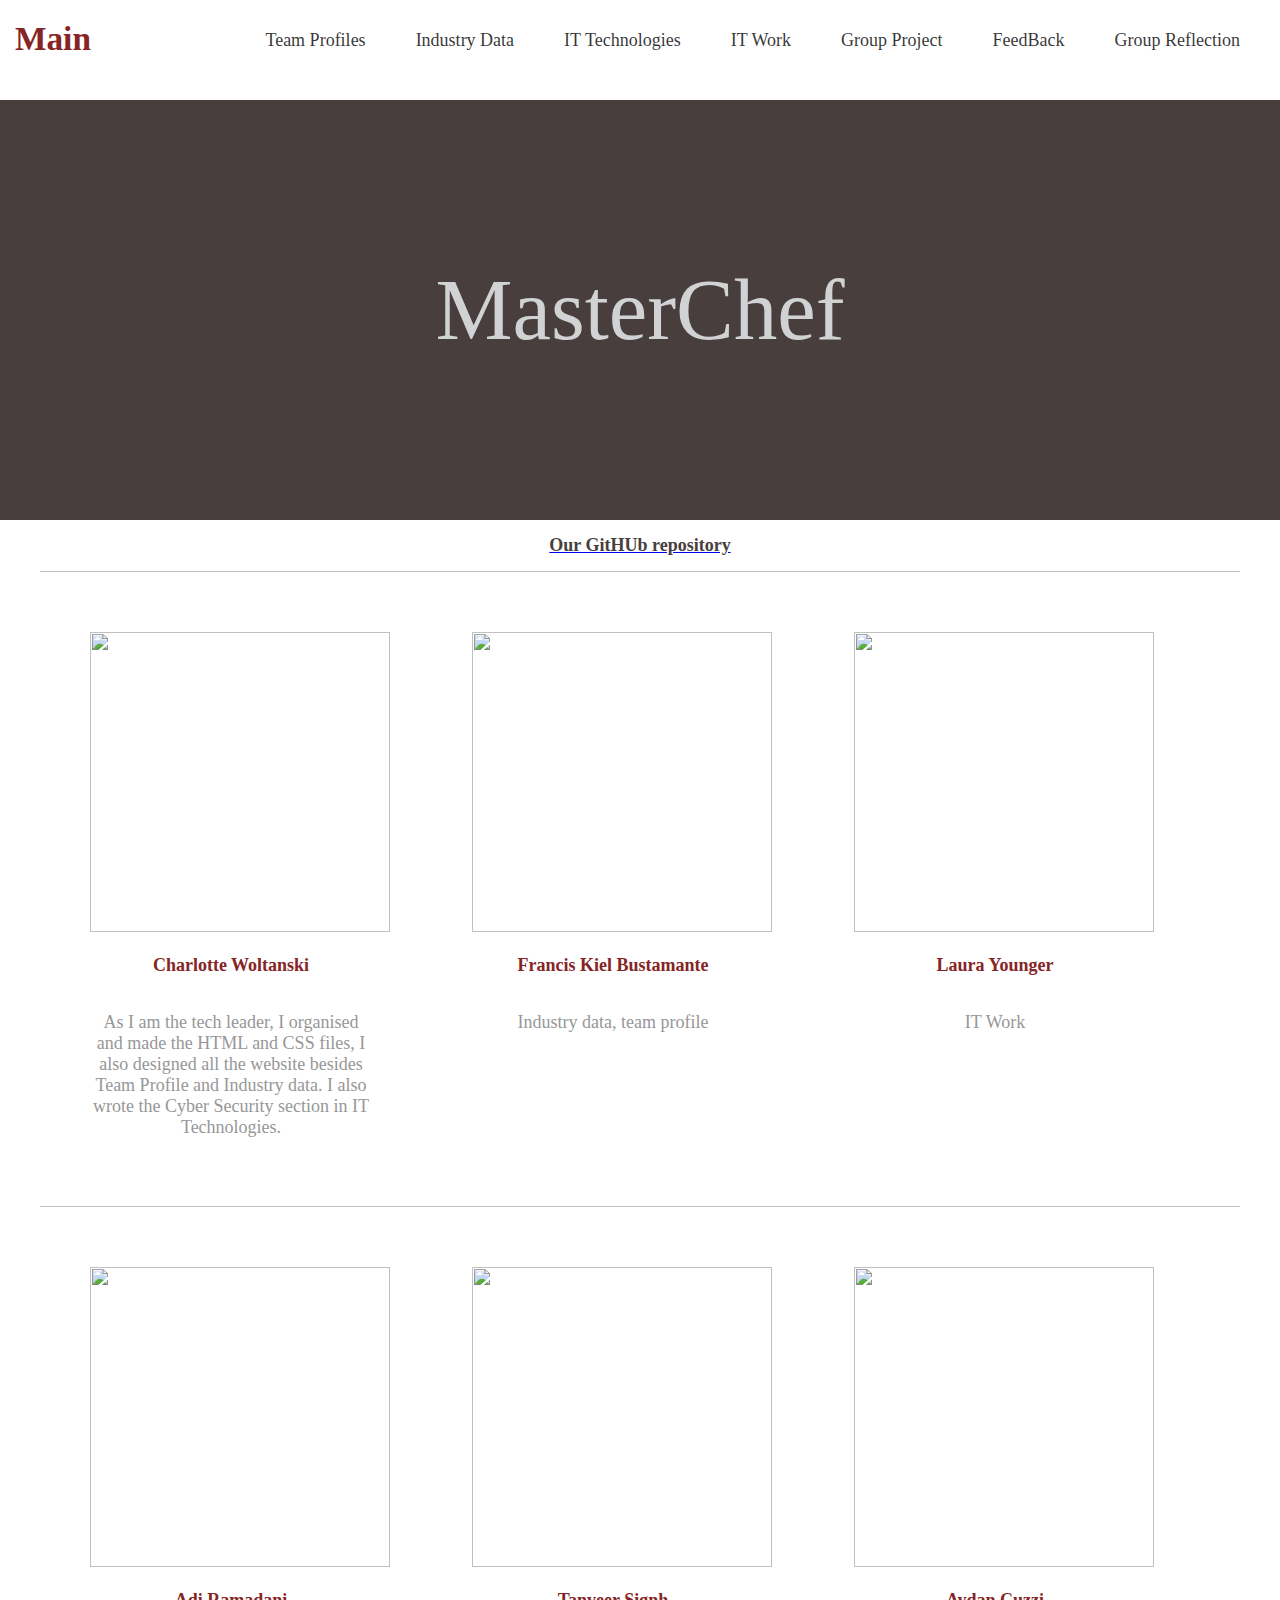
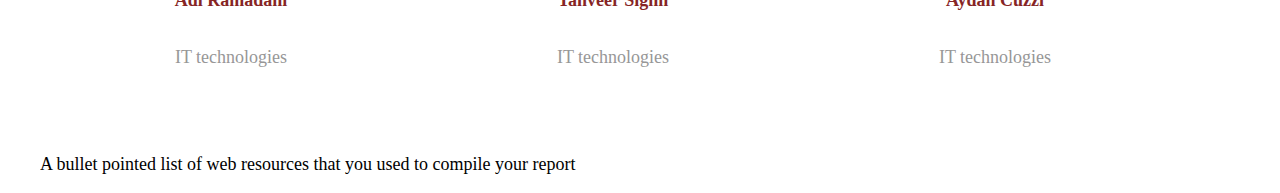
==== index.html @ b818790a "Add files via upload" ====
<!DOCTYPE html>
<html>
<head>
<title>The IT World</title>
<meta name="viewport" content="width=device-width, initial-scale=1">
<link rel="stylesheet" type="text/css" href="index.css">
</head>
<body>
    <div id="header" class="container">
        <div id="groupname">
            <h1><a href="index.html">Main</a></h1>
        </div>
        <div id="menu">
            <ul>
                <li><a href="team profiles.html" >Team Profiles</a></li>
                <li><a href="industry data.html" >Industry Data</a></li>
                <li><a href="it technologies.html" >IT Technologies</a></li>
                <li><a href="it work.html">IT Work</a></li>
                <li><a href="group project.html">Group Project</a></li>
                <li><a href="feedback.html" >FeedBack</a></li>
                <li><a href="group reflection.html"> Group Reflection</a></li>
            </ul>
        </div>
    </div>
   <div class= "banner"> MasterChef  </div>
   <div>
       
       <a id='text' href="https://github.com/CharlotteWoltanski/The_IT_World"> <h2> Our GitHUb repository</h2></a>
      
       <div id="placement" class="container">
        
        <div class="column1">
			<div class="text"> <a href="#"><img src="images/Charlotte.jpg" alt="" class="image image-size"></a>
                <h3>Charlotte Woltanski</h3>
				<p>As I am the tech leader, I organised and made the HTML and CSS files, I also designed all the website besides Team Profile and Industry data. I also wrote the Cyber Security section in IT Technologies.</p> </div>	</div>
            
		<div class="column2">
			<div class="text"> <a href="#"><img src="images/Kiel.jpg" alt=""class="image image-size" ></a>
				<h3>Francis Kiel Bustamante</h3>
				<p>Industry data, team profile</p>
           </div> </div>
        
        <div class="column3">
			<div class="text"> <a href="#"><img src="images/Laura.jpg" alt=""class="image image-size" ></a>
				<h3>Laura Younger</h3>
				<p>IT Work</p>
                </div>  </div>
            </div>
            <div id="placement" class="container">
        <div class="column1">
			<div class="text"> <a href="#"><img src="images/Adi.png" alt="" class="image image-size"></a>
                <h3>Adi Ramadani</h3>
				<p> IT technologies </p>
            </div></div>
            
		<div class="column2">
			<div class="text"> <a href="#"><img src="images/Tanveer.png" alt=""class="image image-size" ></a>
				<h3>Tanveer Signh</h3>
				<p>IT technologies </p>
           </div></div>
        
        <div class="column3">
			<div class="text"> <a href="#"><img src="images/Aydan.JPG" alt=""class="image image-size" ></a>
				<h3>Aydan Cuzzi</h3>
				<p>IT technologies</p>
                </div>  </div>
      </div>

     
      <div class="container">
    

      
       <p> A bullet pointed list of web resources that you used to compile your report</p>
    </div>
</body>
</html>
---- index.css ----
body{
    margin: 0px;
    padding: 0px;
    background-color: #FFF;
    font-family: "Century Gothic", ;
    font-size: 13.5pt;
    color: #000000;
}
h1{
    margin: 0px;
    padding: 0px;
    font-family: "Century Gothic", ;
    font-size: 25pt;
    color: #862525;
    position: relative;
        text-align: center;	
        padding-bottom: 10px;
}

.sidenav {
    height: 400px;
    width: 400px; 
    top: 0;
    left: 0;
    background-color: #473e3d;;
    overflow-x: hidden;
    padding-top: 20px;
  }
#text  {

}
#text p {
    padding: 5px 55px;
    font-family: "Century Gothic", ;
    font-size: 14pt;
    

}
#text h3{
    margin: 2px;
    padding: 0px;
    font-family: "Century Gothic", ;
    font-size: 25pt;
    color: #473e3d;
    position: relative;
    padding-top: 30px;
    border-top: 1px solid #C2C0C0 ;
}
#text h4{
    color: #919191;
    font-family: "Century Gothic", ;
    margin: 5px;
    padding: 0px;
}
#text h2{
    text-decoration:none;
    text-align: center;
    font-family: "Century Gothic", ;
    font-size: 18px;
    color: #473e3d;
}
.border{
      overflow: hidden;
      padding-top: 30px;
      border-top: 1px solid #C2C0C0 ;
      padding-bottom: 50px;
      border-bottom: 1px solid #C2C0C0 ;
}



.container{
    overflow: hidden;
    margin: 0em auto;
    width: 1200px;
}


#header{
    
    position: relative;
    padding: 50px 25px;
}


#groupname{
    position: absolute;
    top: 20px;
    left: 0;
    
}

#groupname a{
    text-decoration: none;
    color: #862525;
}

.banner {
    background-color: #473e3d;
    background-position: top left;
    font-family: "Century Gothic", ;
    font-size: 65pt;
    color: #d1d2d4;
		padding: 160px;
		position: relative;
        text-align: center;	
}


/* For the navigation bar, i used https://templated.co/saleable, 
to get the bar to sit on the top right hand side. I have changed the code to suit our wesbite.
I also liked the postioning of the title so i kept that */
ul {
    padding: 0;
    list-style: none;
    margin-top: 0;
    
}

#menu{
    position: absolute;
    top: 30px;
    right: 0;
}

#menu ul{
    display: inline-block;
}

#menu li{
    display: block;
    float: left;
    text-align: center;
    
}

#menu li a, #menu li span{
    padding: 10px 25px;
    text-decoration: none;
    font-weight: 400;
    color: rgba(0,0,0,.8);
}

#menu li:hover a, #menu li.active a, #menu li.active span
{
}
image {
    display: inline-block;
    border: 1px solid #C2C0C0 ;
}
.image-size
	{
		display: block;
        width: 300px;
        height: 300px;
		margin: 0 0 5px 0;
	}
#menu a:hover{
    text-decoration: underline;
}
/* Till here */ 

/* I refernced https://all-free-download.com/free-website-templates/download/amaryllis_2554.html 
for the four coloums, i used it find out how to add a fourth column. */
#placement
{
    overflow: hidden;
    padding-top: 10px;
    border-top: 1px solid #C2C0C0 ;
    padding-bottom: 0px;
    
}

#placement .text
{
    text-align: center;
    color: #979797;
}

#placement h3
{
    display: inline-block;
    font-size: 18px;
    color: #862525
}



.column1, .column2, .column3
{
    float: left;
    margin: 50px;
    width: 282px;
}
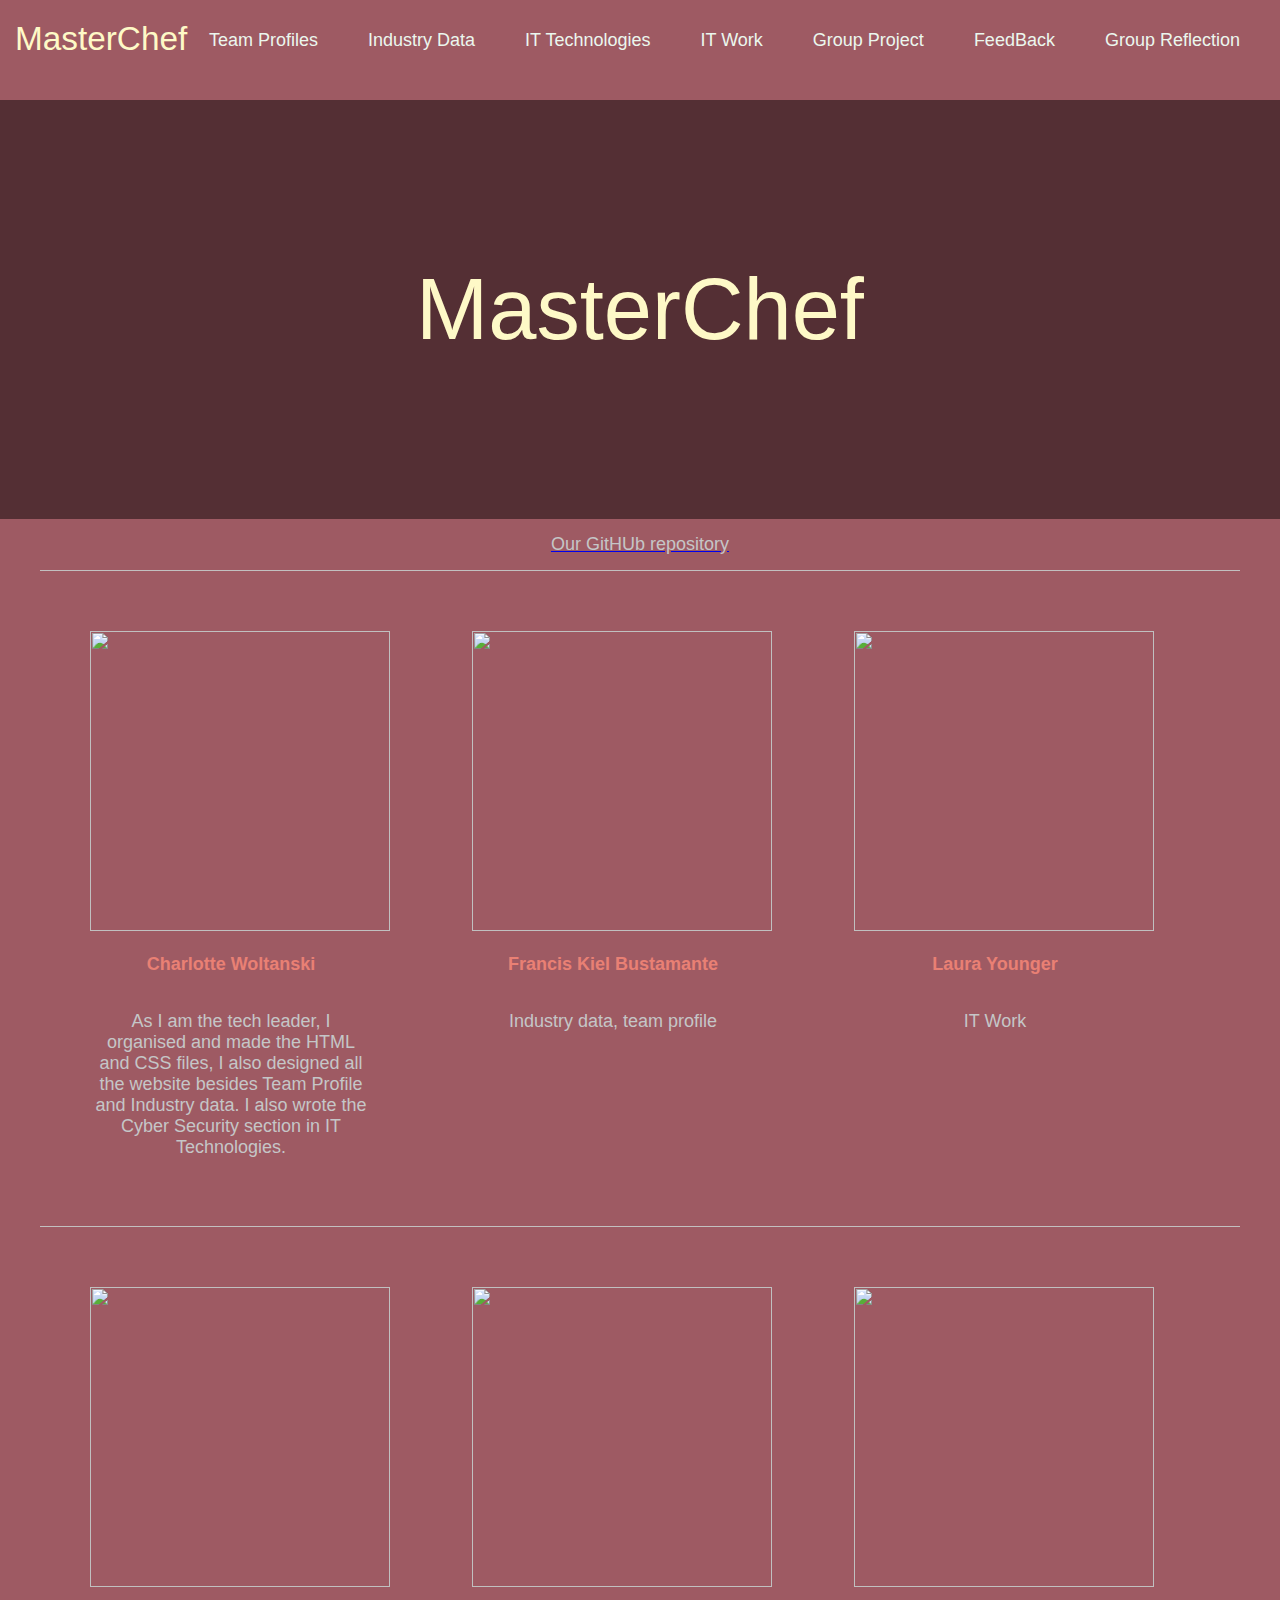
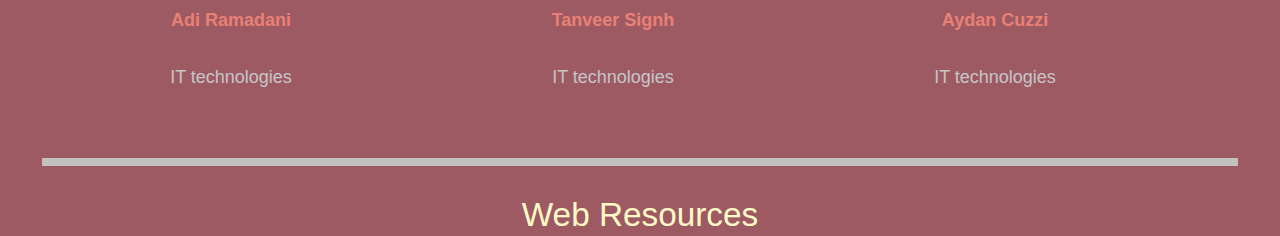
==== commit 3a4aeb30: "Add files via upload" ====
--- a/index.html
+++ b/index.html
@@ -8,7 +8,7 @@
 <body>
     <div id="header" class="container">
         <div id="groupname">
-            <h1><a href="index.html">Main</a></h1>
+            <h1><a href="index.html">MasterChef</a></h1>
         </div>
         <div id="menu">
             <ul>
@@ -54,7 +54,7 @@
             </div></div>
             
 		<div class="column2">
-			<div class="text"> <a href="#"><img src="images/Tanveer.png" alt=""class="image image-size" ></a>
+			<div class="text"> <a href="#"><img src="images/Tanveer.jpg" alt=""class="image image-size" ></a>
 				<h3>Tanveer Signh</h3>
 				<p>IT technologies </p>
            </div></div>
@@ -67,11 +67,11 @@
       </div>
 
      
-      <div class="container">
+      <div class="container" id="text">
     
 
+      <h5>Web Resources</h5>
       
-       <p> A bullet pointed list of web resources that you used to compile your report</p>
     </div>
 </body>
 </html>
--- a/index.css
+++ b/index.css
@@ -2,37 +2,29 @@
 body{
     margin: 0px;
     padding: 0px;
-    background-color: #FFF;
-    font-family: "Century Gothic", ;
+    background-color: #9E5A63;
+    font: 2em "Century Gothic", sans-serif;
     font-size: 13.5pt;
-    color: #000000;
+    color: #d1d7e0;
 }
 h1{
     margin: 0px;
     padding: 0px;
-    font-family: "Century Gothic", ;
+    font: 2em "Century Gothic", sans-serif;
     font-size: 25pt;
-    color: #862525;
+    color: #E98074;
     position: relative;
         text-align: center;	
         padding-bottom: 10px;
 }
 
-.sidenav {
-    height: 400px;
-    width: 400px; 
-    top: 0;
-    left: 0;
-    background-color: #473e3d;;
-    overflow-x: hidden;
-    padding-top: 20px;
-  }
+
 #text  {
 
 }
 #text p {
     padding: 5px 55px;
-    font-family: "Century Gothic", ;
+    font: 2em "Century Gothic", sans-serif;
     font-size: 14pt;
     
 
@@ -40,26 +32,47 @@
 #text h3{
     margin: 2px;
     padding: 0px;
-    font-family: "Century Gothic", ;
+    font: 2em "Century Gothic", sans-serif;
     font-size: 25pt;
-    color: #473e3d;
+    color: #E98074;
     position: relative;
     padding-top: 30px;
     border-top: 1px solid #C2C0C0 ;
 }
 #text h4{
     color: #919191;
-    font-family: "Century Gothic", ;
+    font: 2em "Century Gothic", sans-serif;
     margin: 5px;
     padding: 0px;
 }
 #text h2{
-    text-decoration:none;
-    text-align: center;
-    font-family: "Century Gothic", ;
+    
+    text-align: center;
+    font: 2em "Century Gothic", sans-serif;
     font-size: 18px;
-    color: #473e3d;
-}
+    color: #C5c6c7;
+    text-decoration: none;
+}
+
+#text h5{
+    margin: 2px;
+    padding: 0px;
+    font: 2em "Century Gothic", sans-serif;
+    font-size: 25pt;
+    color: #fef9c7;
+    position: relative;
+    padding-top: 30px;
+    border-top: 8px solid #C2C0C0 ;
+    text-align: center;
+}
+
+
+
+
+
+
+
+
 .border{
       overflow: hidden;
       padding-top: 30px;
@@ -93,15 +106,15 @@
 
 #groupname a{
     text-decoration: none;
-    color: #862525;
+    color: #fef9c7;
 }
 
 .banner {
-    background-color: #473e3d;
+    background-color: #542f34;
     background-position: top left;
-    font-family: "Century Gothic", ;
+    font: 2em "Century Gothic", sans-serif;
     font-size: 65pt;
-    color: #d1d2d4;
+    color: #fef9c7;
 		padding: 160px;
 		position: relative;
         text-align: center;	
@@ -139,7 +152,7 @@
     padding: 10px 25px;
     text-decoration: none;
     font-weight: 400;
-    color: rgba(0,0,0,.8);
+    color: #ebf7ee ;
 }
 
 #menu li:hover a, #menu li.active a, #menu li.active span
@@ -175,14 +188,14 @@
 #placement .text
 {
     text-align: center;
-    color: #979797;
+    color: #C5c6c7;
 }
 
 #placement h3
 {
     display: inline-block;
     font-size: 18px;
-    color: #862525
+    color: #E98074 ;
 }
 
 
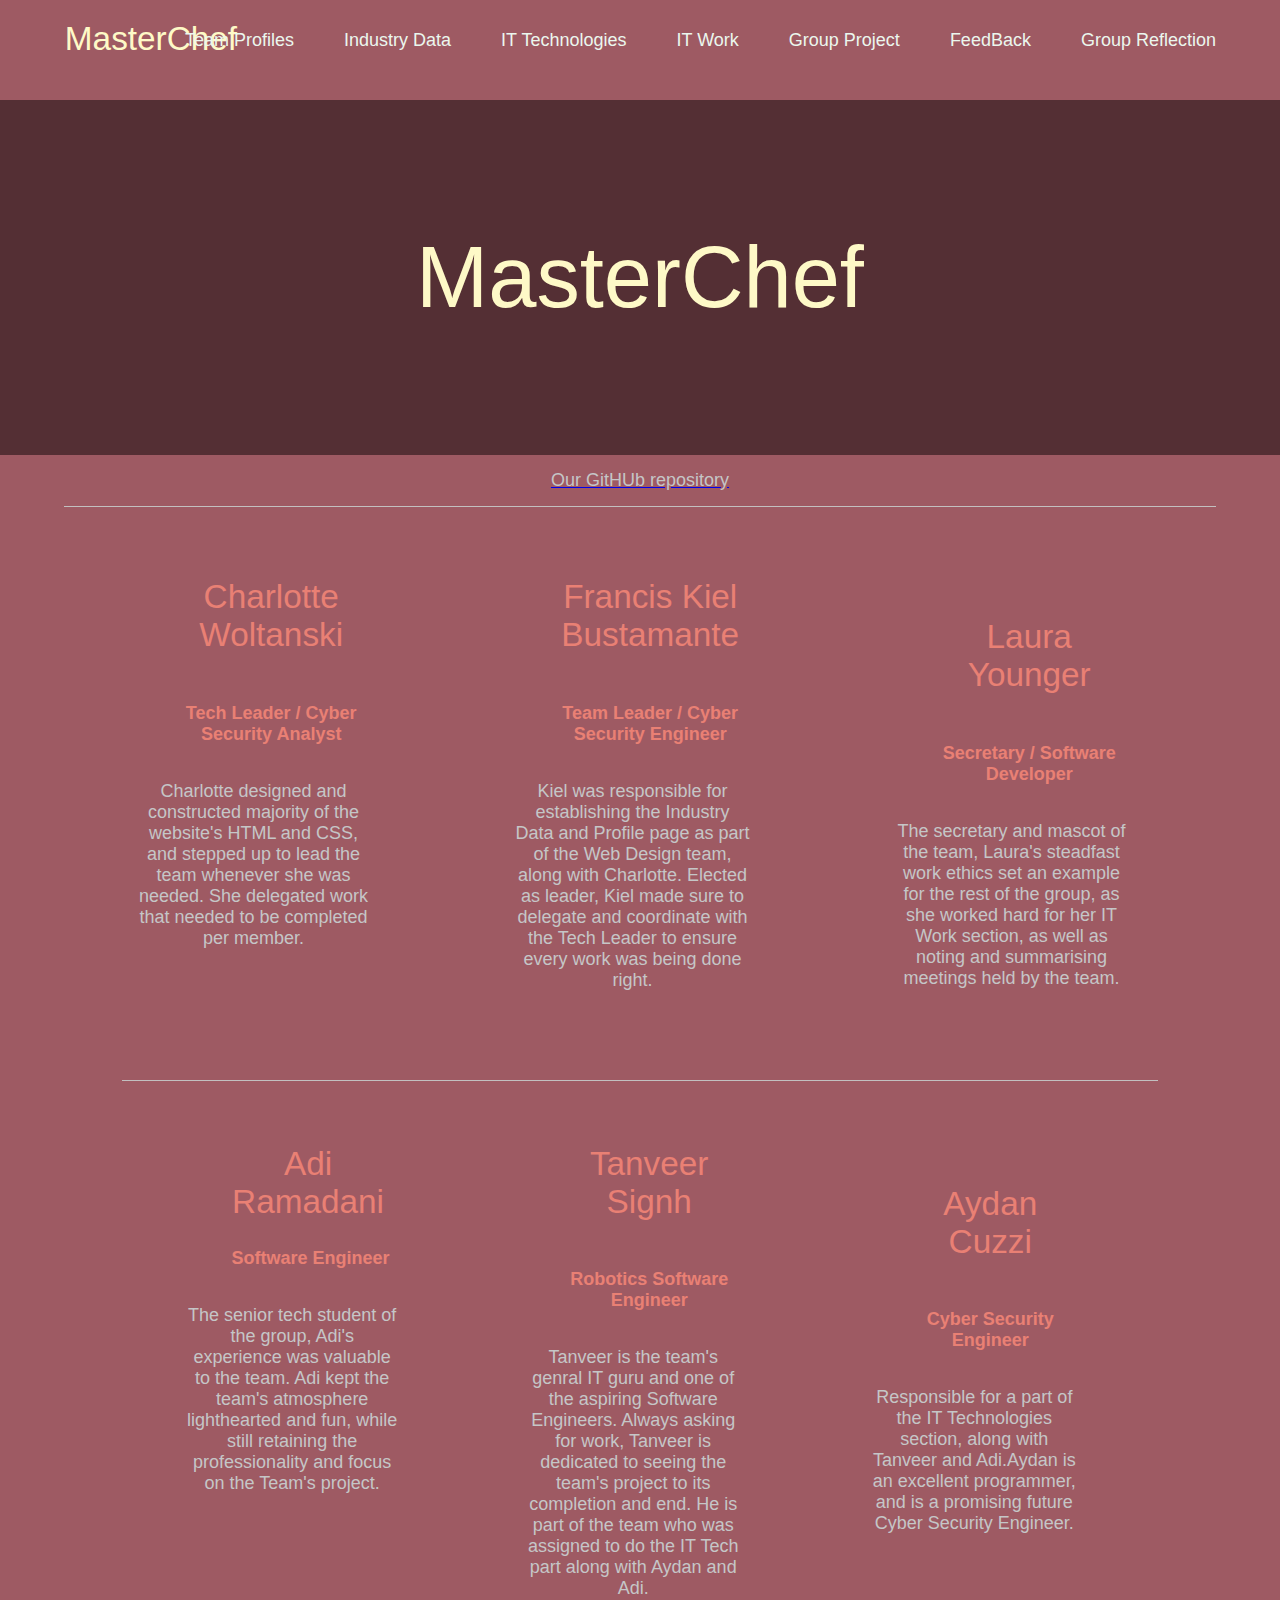
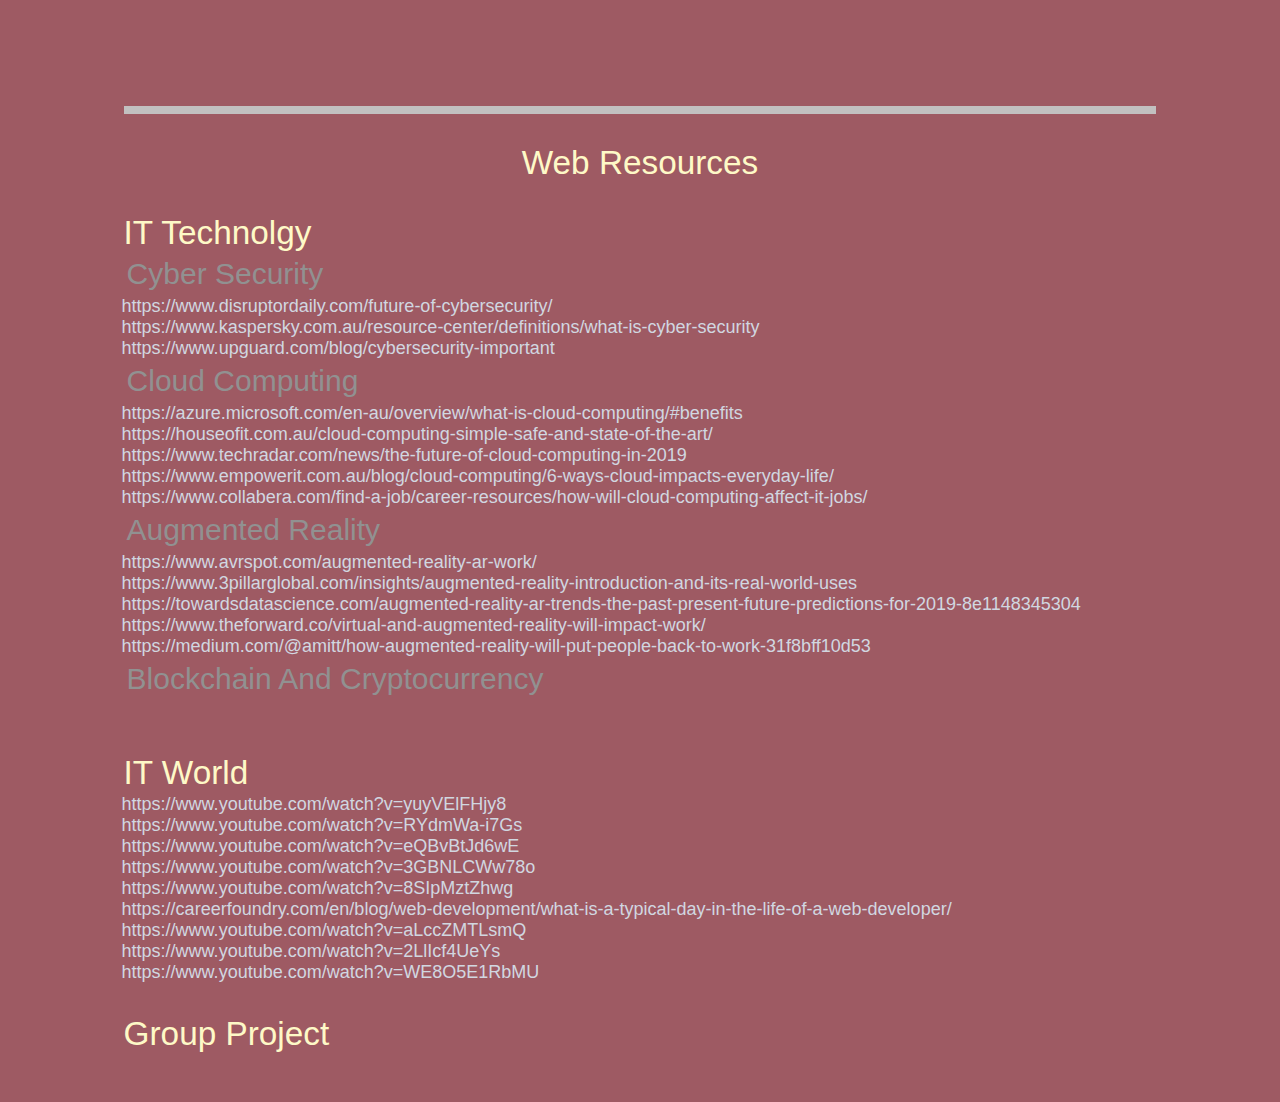
==== commit 8b32aa12: "Add files via upload" ====
--- a/index.html
+++ b/index.html
@@ -30,48 +30,104 @@
        <div id="placement" class="container">
         
         <div class="column1">
+            <h1>Charlotte Woltanski</h1>
 			<div class="text"> <a href="#"><img src="images/Charlotte.jpg" alt="" class="image image-size"></a>
-                <h3>Charlotte Woltanski</h3>
-				<p>As I am the tech leader, I organised and made the HTML and CSS files, I also designed all the website besides Team Profile and Industry data. I also wrote the Cyber Security section in IT Technologies.</p> </div>	</div>
-            
-		<div class="column2">
+                <h3>Tech Leader / Cyber Security Analyst</h3>
+                <p>Charlotte designed and constructed majority of the website's HTML and CSS, and stepped up to lead the team whenever she was needed. She delegated work that needed to be completed per member.</p>
+                </div></div>
+
+                <div class="column2">
+                    <h1>Francis Kiel Bustamante</h1>
 			<div class="text"> <a href="#"><img src="images/Kiel.jpg" alt=""class="image image-size" ></a>
-				<h3>Francis Kiel Bustamante</h3>
-				<p>Industry data, team profile</p>
+                <h3>Team Leader / Cyber Security Engineer</h3>
+				<p>Kiel was responsible for establishing the Industry Data and Profile page as part of the Web Design team, along with Charlotte. Elected as leader, Kiel made sure to delegate and coordinate with the Tech Leader to ensure every work was being done right.</p>
            </div> </div>
         
         <div class="column3">
+            <h6>Laura Younger </h6>
 			<div class="text"> <a href="#"><img src="images/Laura.jpg" alt=""class="image image-size" ></a>
-				<h3>Laura Younger</h3>
-				<p>IT Work</p>
+				<h3>Secretary / Software Developer</h3>
+				<p>The secretary and mascot of the team, Laura's steadfast work ethics set an example for the rest of the group, as she worked hard for her IT Work section, as well as noting and summarising meetings held by the team.</p>
                 </div>  </div>
-            </div>
+
+
+
+
+            
             <div id="placement" class="container">
-        <div class="column1">
+        <div class="column1" class="text">
+            <h1>Adi Ramadani</h1>
 			<div class="text"> <a href="#"><img src="images/Adi.png" alt="" class="image image-size"></a>
-                <h3>Adi Ramadani</h3>
-				<p> IT technologies </p>
+                <h3>Software Engineer</h3>
+				<p> The senior tech student of the group, Adi's experience was valuable to the team. Adi kept the team's atmosphere lighthearted and fun, while still retaining the professionality and focus on the Team's project. </p>
             </div></div>
             
 		<div class="column2">
+            <h1>Tanveer Signh</h1>
 			<div class="text"> <a href="#"><img src="images/Tanveer.jpg" alt=""class="image image-size" ></a>
-				<h3>Tanveer Signh</h3>
-				<p>IT technologies </p>
+           <h3>Robotics Software Engineer</h3>
+				<p>Tanveer is the team's genral IT guru and one of the aspiring Software Engineers.
+                    Always asking for work, Tanveer is dedicated to seeing the team's project to its completion and end. He is part of the team who was assigned to do the IT Tech part along with Aydan and Adi. </p>
            </div></div>
         
         <div class="column3">
+            <h6>Aydan Cuzzi</h6>
 			<div class="text"> <a href="#"><img src="images/Aydan.JPG" alt=""class="image image-size" ></a>
-				<h3>Aydan Cuzzi</h3>
-				<p>IT technologies</p>
-                </div>  </div>
+                <h3>Cyber Security Engineer</h3>
+				<p>Responsible for a part of the IT Technologies section, along with Tanveer and Adi.Aydan is an excellent programmer, and is a promising future Cyber Security Engineer.</p>
+                </div></div>
       </div>
 
      
       <div class="container" id="text">
+      <h5>Web Resources</h5> 
+
+      <h1> IT Technolgy </h1>
+<h4>Cyber Security </h4>
+<li>https://www.disruptordaily.com/future-of-cybersecurity/</li>
+    <li>https://www.kaspersky.com.au/resource-center/definitions/what-is-cyber-security</li>
+        <li>https://www.upguard.com/blog/cybersecurity-important</li>
+
+
+<h4>Cloud Computing</h4>
+<li>https://azure.microsoft.com/en-au/overview/what-is-cloud-computing/#benefits </li>
+
+<li>https://houseofit.com.au/cloud-computing-simple-safe-and-state-of-the-art/ </li>
     
+    <li>https://www.techradar.com/news/the-future-of-cloud-computing-in-2019 </li>
+    
+        <li>https://www.empowerit.com.au/blog/cloud-computing/6-ways-cloud-impacts-everyday-life/ </li>
+    
+            <li>https://www.collabera.com/find-a-job/career-resources/how-will-cloud-computing-affect-it-jobs/ </li>
 
-      <h5>Web Resources</h5>
-      
-    </div>
+            <h4>Augmented Reality</h4>
+<li>https://www.avrspot.com/augmented-reality-ar-work/ </li>
+
+<li>https://www.3pillarglobal.com/insights/augmented-reality-introduction-and-its-real-world-uses </li>
+
+<li>https://towardsdatascience.com/augmented-reality-ar-trends-the-past-present-future-predictions-for-2019-8e1148345304 </li>
+
+<li>https://www.theforward.co/virtual-and-augmented-reality-will-impact-work/ </li>
+
+<li>https://medium.com/@amitt/how-augmented-reality-will-put-people-back-to-work-31f8bff10d53 </li>
+
+<h4>Blockchain And Cryptocurrency</h4>
+<li></li>
+
+<h1>IT World</h1>
+<li>https://www.youtube.com/watch?v=yuyVElFHjy8 </li>
+<li>https://www.youtube.com/watch?v=RYdmWa-i7Gs </li>
+<li>https://www.youtube.com/watch?v=eQBvBtJd6wE </li>
+<li>https://www.youtube.com/watch?v=3GBNLCWw78o </li>
+<li>https://www.youtube.com/watch?v=8SIpMztZhwg </li>
+<li>https://careerfoundry.com/en/blog/web-development/what-is-a-typical-day-in-the-life-of-a-web-developer/ </li>
+<li>https://www.youtube.com/watch?v=aLccZMTLsmQ </li>
+<li>https://www.youtube.com/watch?v=2LlIcf4UeYs </li>
+<li>https://www.youtube.com/watch?v=WE8O5E1RbMU </li>
+
+<h1>Group Project</h1>
+<li></li>
+          
+        </div>  
 </body>
 </html>
--- a/index.css
+++ b/index.css
@@ -13,11 +13,23 @@
     font: 2em "Century Gothic", sans-serif;
     font-size: 25pt;
     color: #E98074;
-    position: relative;
-        text-align: center;	
-        padding-bottom: 10px;
-}
-
+    
+    text-align: center; 
+    padding-bottom: 4%;
+    padding-left: 15%;
+}
+h6{
+    margin: 0px;
+    padding-top: 40px;
+    font: 2em "Century Gothic", sans-serif;
+    font-size: 25pt;
+    color: #E98074;
+    
+    text-align: center; 
+    padding-bottom: 4%;
+    padding-left: 15%;
+
+}
 
 #text  {
 
@@ -26,6 +38,8 @@
     padding: 5px 55px;
     font: 2em "Century Gothic", sans-serif;
     font-size: 14pt;
+   
+}
     
 
 }
@@ -33,7 +47,7 @@
     margin: 2px;
     padding: 0px;
     font: 2em "Century Gothic", sans-serif;
-    font-size: 25pt;
+    font-size: 20pt;
     color: #E98074;
     position: relative;
     padding-top: 30px;
@@ -42,6 +56,7 @@
 #text h4{
     color: #919191;
     font: 2em "Century Gothic", sans-serif;
+    font-size: 30px;
     margin: 5px;
     padding: 0px;
 }
@@ -52,6 +67,20 @@
     font-size: 18px;
     color: #C5c6c7;
     text-decoration: none;
+}
+#text h1 {
+    
+        margin: 2px;
+        padding: 0px;
+        font: 2em "Century Gothic", sans-serif;
+        font-size: 25pt;
+        color: #fef9c7;
+        position: relative;
+        padding-top: 30px;
+        text-align: left;
+        
+        
+   
 }
 
 #text h5{
@@ -86,7 +115,7 @@
 .container{
     overflow: hidden;
     margin: 0em auto;
-    width: 1200px;
+    width: 90%;
 }
 
 
@@ -115,9 +144,9 @@
     font: 2em "Century Gothic", sans-serif;
     font-size: 65pt;
     color: #fef9c7;
-		padding: 160px;
-		position: relative;
-        text-align: center;	
+        padding: 10%;
+        position: relative;
+        text-align: center; 
 }
 
 
@@ -163,12 +192,10 @@
     border: 1px solid #C2C0C0 ;
 }
 .image-size
-	{
-		display: block;
-        width: 300px;
-        height: 300px;
-		margin: 0 0 5px 0;
-	}
+    {
+         width: 120%;
+        margin: 0 0 5px 0;
+    }
 #menu a:hover{
     text-decoration: underline;
 }
@@ -178,10 +205,11 @@
 for the four coloums, i used it find out how to add a fourth column. */
 #placement
 {
+   
     overflow: hidden;
-    padding-top: 10px;
+    
     border-top: 1px solid #C2C0C0 ;
-    padding-bottom: 0px;
+    padding-bottom: 2%;
     
 }
 
@@ -193,6 +221,7 @@
 
 #placement h3
 {
+    padding-left: 15%;
     display: inline-block;
     font-size: 18px;
     color: #E98074 ;
@@ -203,8 +232,9 @@
 .column1, .column2, .column3
 {
     float: left;
-    margin: 50px;
-    width: 282px;
-}
-
-
+    margin: 6.2%;
+    width: 20.5%;
+}
+
+
+
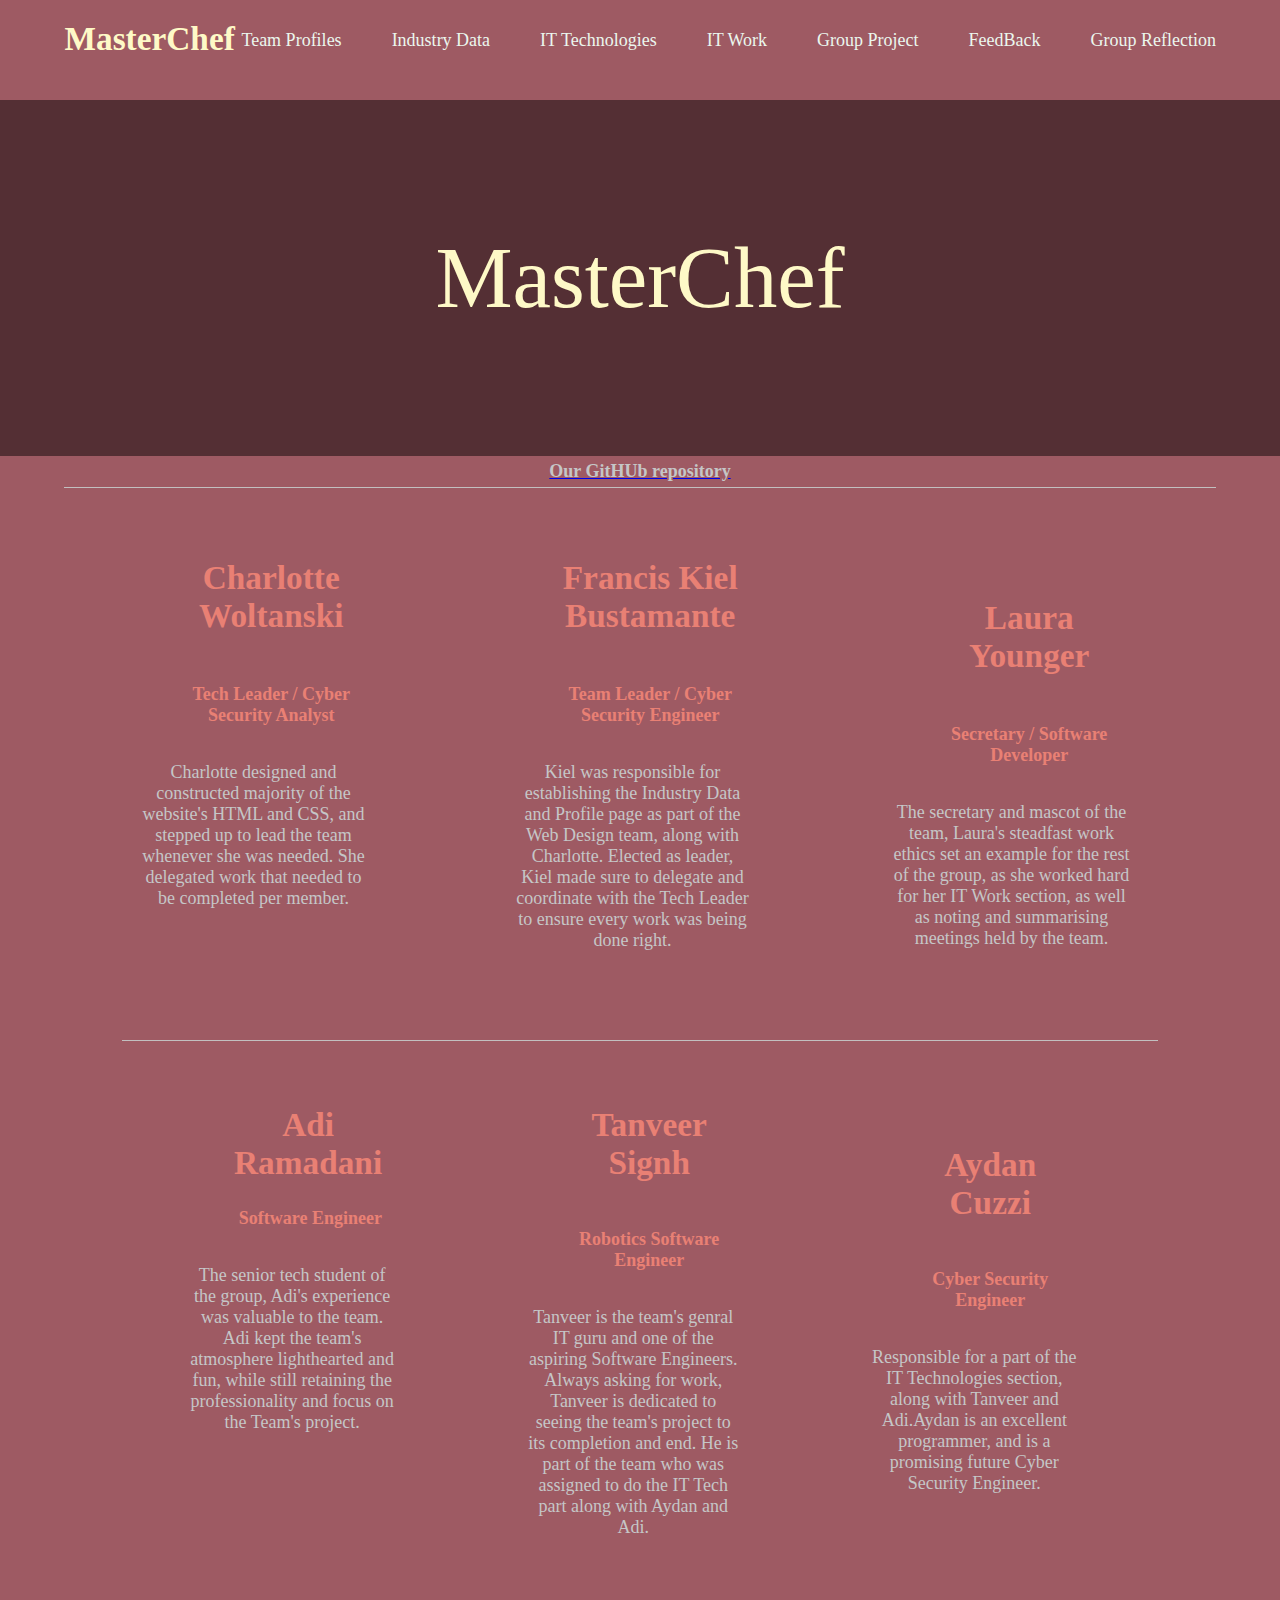
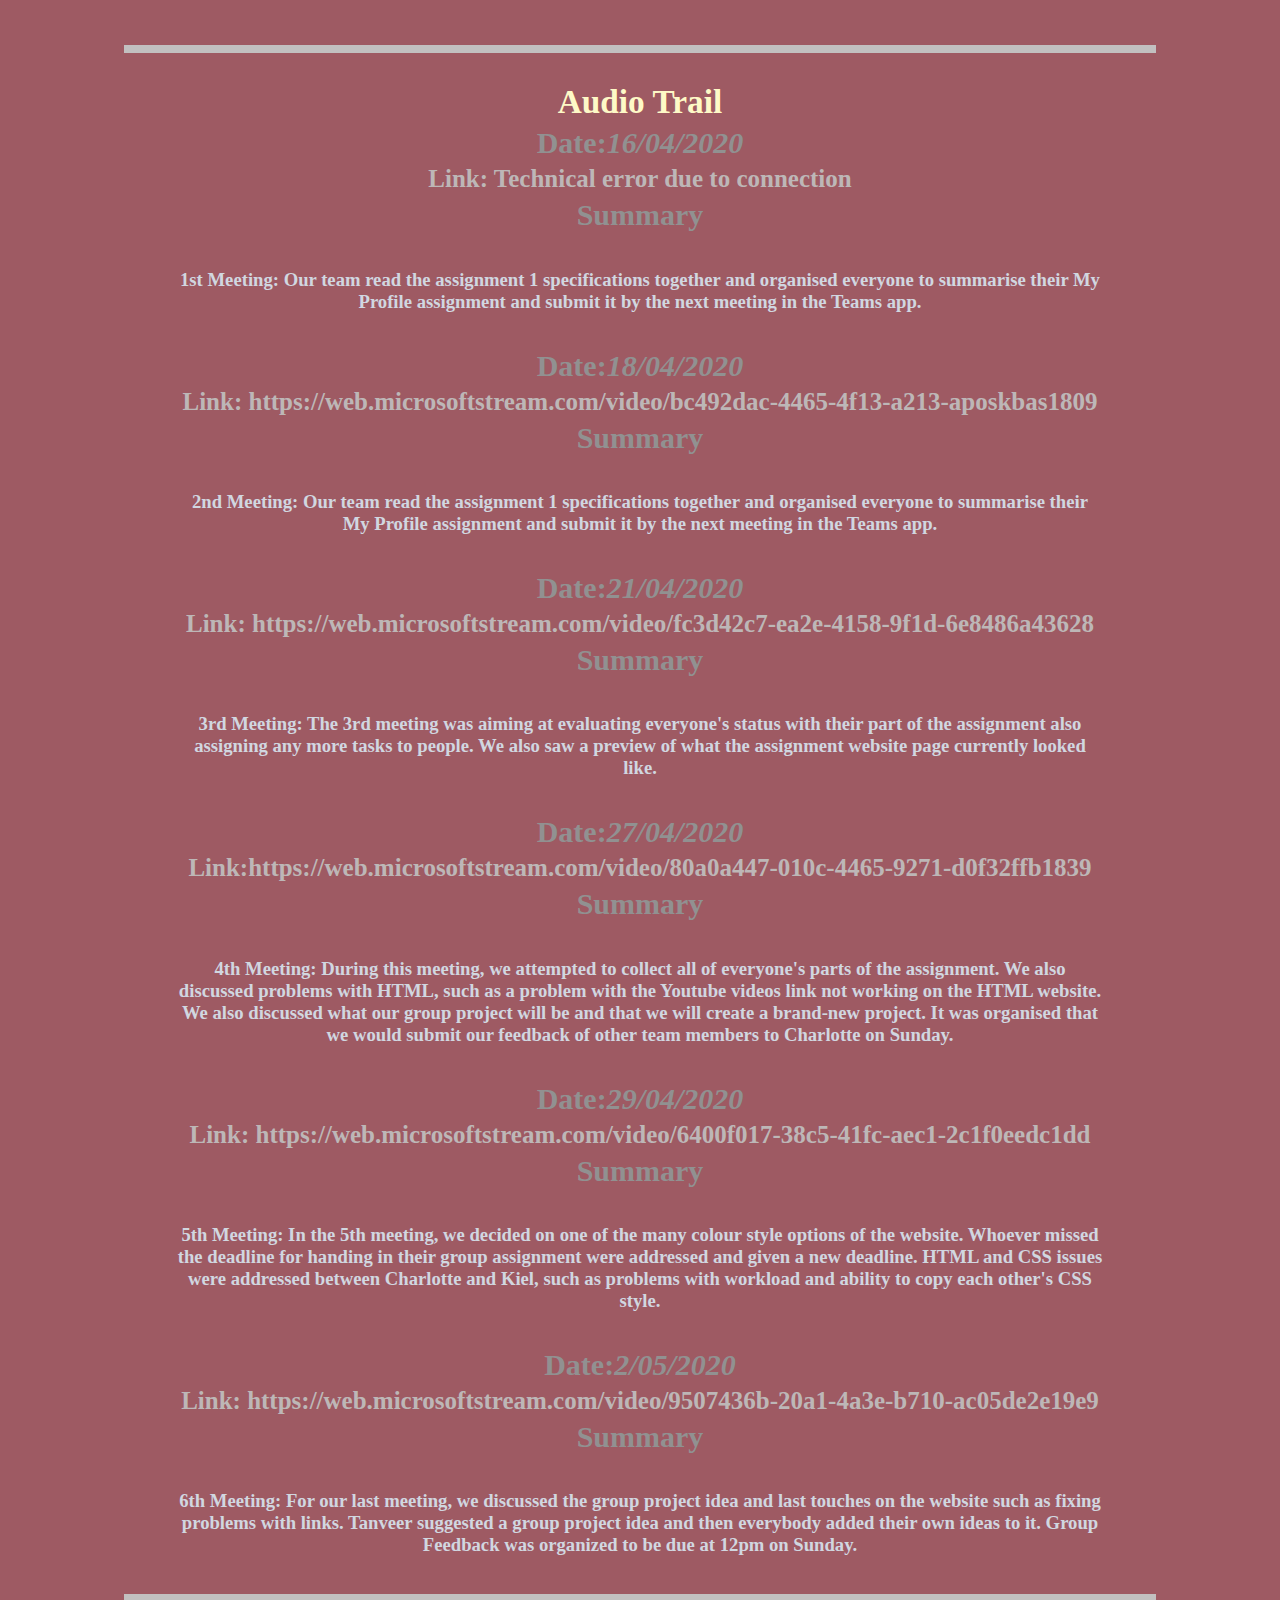
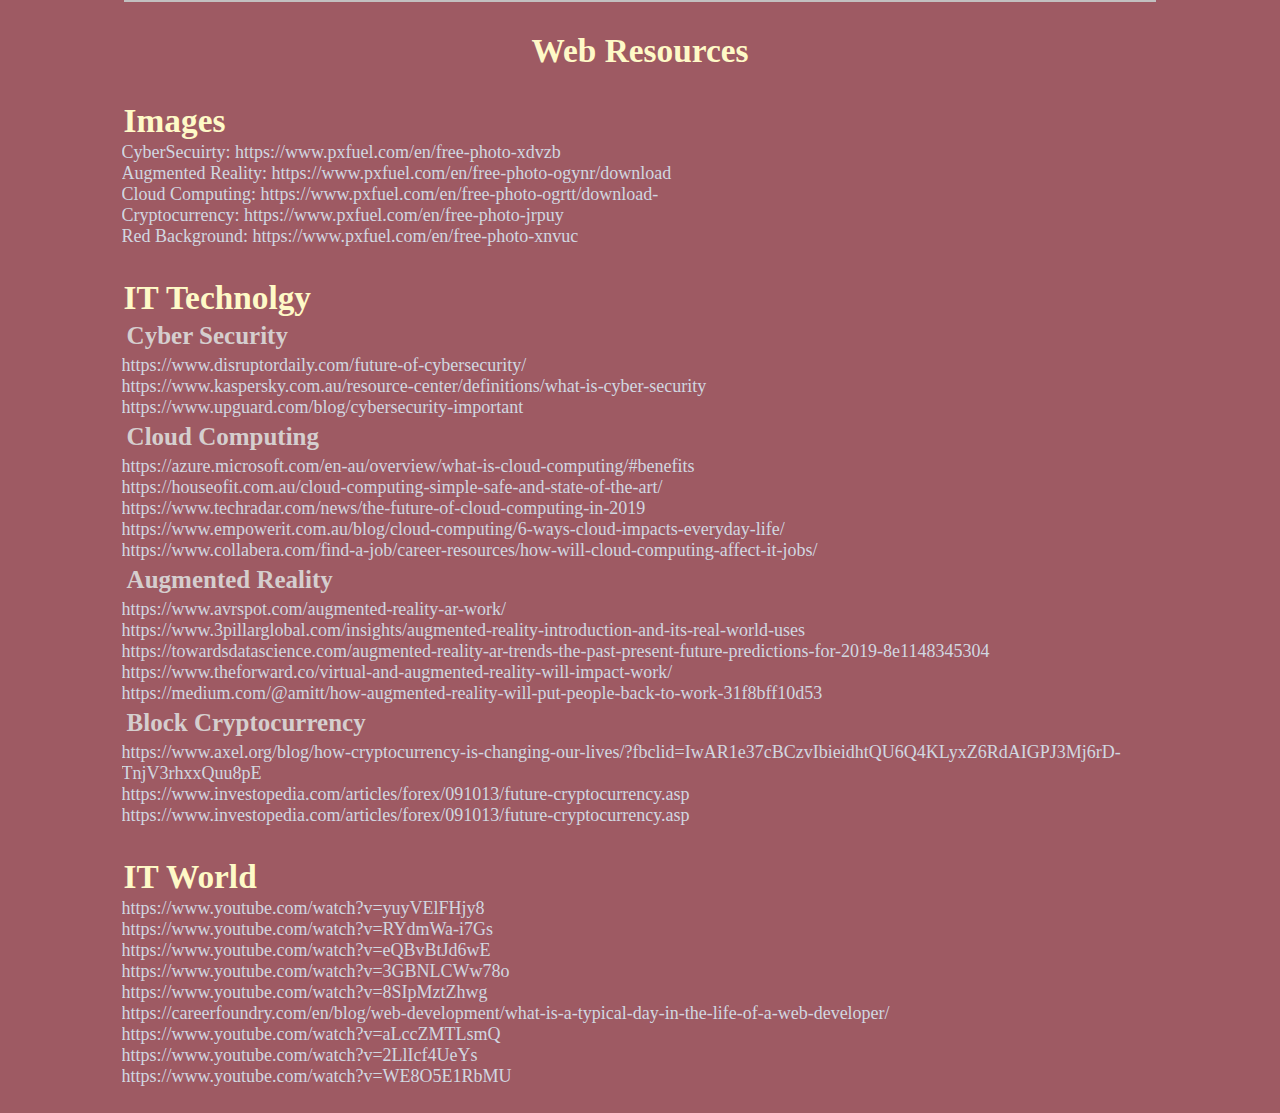
==== commit d38a4634: "Add files via upload" ====
--- a/index.html
+++ b/index.html
@@ -31,40 +31,37 @@
         
         <div class="column1">
             <h1>Charlotte Woltanski</h1>
-			<div class="text"> <a href="#"><img src="images/Charlotte.jpg" alt="" class="image image-size"></a>
+			<div class="text"> <a href="#"><img src="Charlotte.jpg" alt="" class="image image-size"></a>
                 <h3>Tech Leader / Cyber Security Analyst</h3>
                 <p>Charlotte designed and constructed majority of the website's HTML and CSS, and stepped up to lead the team whenever she was needed. She delegated work that needed to be completed per member.</p>
                 </div></div>
 
                 <div class="column2">
                     <h1>Francis Kiel Bustamante</h1>
-			<div class="text"> <a href="#"><img src="images/Kiel.jpg" alt=""class="image image-size" ></a>
+			<div class="text"> <a href="#"><img src="Kiel.jpg" alt=""class="image image-size" ></a>
                 <h3>Team Leader / Cyber Security Engineer</h3>
 				<p>Kiel was responsible for establishing the Industry Data and Profile page as part of the Web Design team, along with Charlotte. Elected as leader, Kiel made sure to delegate and coordinate with the Tech Leader to ensure every work was being done right.</p>
            </div> </div>
         
         <div class="column3">
             <h6>Laura Younger </h6>
-			<div class="text"> <a href="#"><img src="images/Laura.jpg" alt=""class="image image-size" ></a>
+			<div class="text"> <a href="#"><img src="Laura.jpg" alt=""class="image image-size" ></a>
 				<h3>Secretary / Software Developer</h3>
 				<p>The secretary and mascot of the team, Laura's steadfast work ethics set an example for the rest of the group, as she worked hard for her IT Work section, as well as noting and summarising meetings held by the team.</p>
                 </div>  </div>
-
-
-
 
             
             <div id="placement" class="container">
         <div class="column1" class="text">
             <h1>Adi Ramadani</h1>
-			<div class="text"> <a href="#"><img src="images/Adi.png" alt="" class="image image-size"></a>
+			<div class="text"> <a href="#"><img src="Adi.png" alt="" class="image image-size"></a>
                 <h3>Software Engineer</h3>
 				<p> The senior tech student of the group, Adi's experience was valuable to the team. Adi kept the team's atmosphere lighthearted and fun, while still retaining the professionality and focus on the Team's project. </p>
             </div></div>
             
 		<div class="column2">
             <h1>Tanveer Signh</h1>
-			<div class="text"> <a href="#"><img src="images/Tanveer.jpg" alt=""class="image image-size" ></a>
+			<div class="text"> <a href="#"><img src="Tanveer.jpg" alt=""class="image image-size" ></a>
            <h3>Robotics Software Engineer</h3>
 				<p>Tanveer is the team's genral IT guru and one of the aspiring Software Engineers.
                     Always asking for work, Tanveer is dedicated to seeing the team's project to its completion and end. He is part of the team who was assigned to do the IT Tech part along with Aydan and Adi. </p>
@@ -72,17 +69,61 @@
         
         <div class="column3">
             <h6>Aydan Cuzzi</h6>
-			<div class="text"> <a href="#"><img src="images/Aydan.JPG" alt=""class="image image-size" ></a>
+			<div class="text"> <a href="#"><img src="Aydan.jpg" alt=""class="image image-size" ></a>
                 <h3>Cyber Security Engineer</h3>
 				<p>Responsible for a part of the IT Technologies section, along with Tanveer and Adi.Aydan is an excellent programmer, and is a promising future Cyber Security Engineer.</p>
                 </div></div>
       </div>
 
      
+      <div  class= 'container'>
+       <div id='text'><h5>Audio Trail</h5> </div> 
+        <h4><b>Date:</b><i>16/04/2020</i></h4>
+        <h2>Link: Technical error due to connection </h2>
+        <h4>Summary</h4>
+        <h5><b>1st Meeting:</b> Our team read the assignment 1 specifications together and organised everyone to summarise their My Profile assignment and submit it by the next meeting in the Teams app. </h5>
+
+<h4><b>Date:</b><i>18/04/2020</i></h4>
+<h2>Link: https://web.microsoftstream.com/video/bc492dac-4465-4f13-a213-aposkbas1809 </h2>
+<h4>Summary</h4>
+<h5><b>2nd Meeting:</b> Our team read the assignment 1 specifications together and organised everyone to summarise their My Profile assignment and submit it by the next meeting in the Teams app. </h5>
+
+    
+<h4><b>Date:</b><i>21/04/2020</i></h4>
+<h2>Link: https://web.microsoftstream.com/video/fc3d42c7-ea2e-4158-9f1d-6e8486a43628  </h2>
+<h4>Summary</h4>
+<h5><b>3rd Meeting:</b> The 3rd meeting was aiming at evaluating everyone's status with their part of the assignment also assigning any more tasks to people. We also saw a preview of what the assignment website page currently looked like.</h5>
+
+<h4><b>Date:</b><i>27/04/2020</i></h4>
+<h2>Link:https://web.microsoftstream.com/video/80a0a447-010c-4465-9271-d0f32ffb1839 </h2>
+<h4>Summary</h4>
+<h5><b>4th Meeting:</b> During this meeting, we attempted to collect all of everyone's parts of the assignment. We also discussed problems with HTML, such as a problem with the Youtube videos link not working on the HTML website. We also discussed what our group project will be and that we will create a brand-new project. It was organised that we would submit our feedback of other team members to Charlotte on Sunday.</h5>
+
+<h4><b>Date:</b><i>29/04/2020</i></h4>
+<h2>Link: https://web.microsoftstream.com/video/6400f017-38c5-41fc-aec1-2c1f0eedc1dd </h2>
+<h4>Summary</h4>
+<h5><b>5th Meeting:</b> In the 5th meeting, we decided on one of the many colour style options of the website. Whoever missed the deadline for handing in their group assignment were addressed and given a new deadline. HTML and CSS issues were addressed between Charlotte and Kiel, such as problems with workload and ability to copy each other's CSS style.</h5>
+
+<h4><b>Date:</b><i>2/05/2020</i></h4>
+<h2>Link: https://web.microsoftstream.com/video/9507436b-20a1-4a3e-b710-ac05de2e19e9 </h2>
+<h4>Summary</h4>
+<h5><b>6th Meeting:</b> For our last meeting, we discussed the group project idea and last touches on the website such as fixing problems with links. Tanveer suggested a group project idea and then everybody added their own ideas to it. Group Feedback was organized to be due at 12pm on Sunday.</h5>
+
+</div>
+
+
+
       <div class="container" id="text">
       <h5>Web Resources</h5> 
-
-      <h1> IT Technolgy </h1>
+     <h1>Images</h1>
+     <li>CyberSecuirty: https://www.pxfuel.com/en/free-photo-xdvzb</li>
+     <li>Augmented Reality: https://www.pxfuel.com/en/free-photo-ogynr/download</li>
+     <li>Cloud Computing: https://www.pxfuel.com/en/free-photo-ogrtt/download-</li>
+     <li>Cryptocurrency: https://www.pxfuel.com/en/free-photo-jrpuy </li>
+     <li>Red Background: https://www.pxfuel.com/en/free-photo-xnvuc</li>
+     
+     
+     <h1> IT Technolgy </h1>
 <h4>Cyber Security </h4>
 <li>https://www.disruptordaily.com/future-of-cybersecurity/</li>
     <li>https://www.kaspersky.com.au/resource-center/definitions/what-is-cyber-security</li>
@@ -111,8 +152,11 @@
 
 <li>https://medium.com/@amitt/how-augmented-reality-will-put-people-back-to-work-31f8bff10d53 </li>
 
-<h4>Blockchain And Cryptocurrency</h4>
-<li></li>
+<h4>Block Cryptocurrency</h4>
+<li>https://www.axel.org/blog/how-cryptocurrency-is-changing-our-lives/?fbclid=IwAR1e37cBCzvIbieidhtQU6Q4KLyxZ6RdAIGPJ3Mj6rD-TnjV3rhxxQuu8pE</li>
+<li>https://www.investopedia.com/articles/forex/091013/future-cryptocurrency.asp</li>
+<li>https://www.investopedia.com/articles/forex/091013/future-cryptocurrency.asp</li>
+
 
 <h1>IT World</h1>
 <li>https://www.youtube.com/watch?v=yuyVElFHjy8 </li>
@@ -125,8 +169,7 @@
 <li>https://www.youtube.com/watch?v=2LlIcf4UeYs </li>
 <li>https://www.youtube.com/watch?v=WE8O5E1RbMU </li>
 
-<h1>Group Project</h1>
-<li></li>
+
           
         </div>  
 </body>
--- a/index.css
+++ b/index.css
@@ -1,16 +1,17 @@
+
 
 body{
     margin: 0px;
     padding: 0px;
     background-color: #9E5A63;
-    font: 2em "Century Gothic", sans-serif;
+    font-family: "Times New Roman", Times, serif;
     font-size: 13.5pt;
     color: #d1d7e0;
 }
 h1{
     margin: 0px;
     padding: 0px;
-    font: 2em "Century Gothic", sans-serif;
+    font-family: "Times New Roman", Times, serif;
     font-size: 25pt;
     color: #E98074;
     
@@ -18,10 +19,32 @@
     padding-bottom: 4%;
     padding-left: 15%;
 }
+h2 {
+    color: #bdb7b7;
+    font-family: "Times New Roman", Times, serif;
+    font-size: 25px;
+    margin: 5px;
+    text-align: center;
+}
+
+h4{
+    color: #919191;
+    font-family: "Times New Roman", Times, serif;
+    font-size: 30px;
+    margin: 5px;
+    padding: 0px;
+    text-align: center;
+}
+h5 {
+    padding: 5px 55px;
+    font-family: "Times New Roman", Times, serif;
+    font-size: 14pt;
+    text-align: center;
+}
 h6{
     margin: 0px;
     padding-top: 40px;
-    font: 2em "Century Gothic", sans-serif;
+    font-family: "Times New Roman", Times, serif;
     font-size: 25pt;
     color: #E98074;
     
@@ -36,7 +59,7 @@
 }
 #text p {
     padding: 5px 55px;
-    font: 2em "Century Gothic", sans-serif;
+    font-family: "Times New Roman", Times, serif;
     font-size: 14pt;
    
 }
@@ -46,7 +69,7 @@
 #text h3{
     margin: 2px;
     padding: 0px;
-    font: 2em "Century Gothic", sans-serif;
+    font-family: "Times New Roman", Times, serif;
     font-size: 20pt;
     color: #E98074;
     position: relative;
@@ -54,16 +77,17 @@
     border-top: 1px solid #C2C0C0 ;
 }
 #text h4{
-    color: #919191;
-    font: 2em "Century Gothic", sans-serif;
-    font-size: 30px;
+    color: #d5cece;
+    font-family: "Times New Roman", Times, serif;
+    font-size: 25px;
     margin: 5px;
     padding: 0px;
+    text-align: left;
 }
 #text h2{
     
     text-align: center;
-    font: 2em "Century Gothic", sans-serif;
+    font-family: "Times New Roman", Times, serif;
     font-size: 18px;
     color: #C5c6c7;
     text-decoration: none;
@@ -72,7 +96,7 @@
     
         margin: 2px;
         padding: 0px;
-        font: 2em "Century Gothic", sans-serif;
+        font-family: "Times New Roman", Times, serif;
         font-size: 25pt;
         color: #fef9c7;
         position: relative;
@@ -86,7 +110,7 @@
 #text h5{
     margin: 2px;
     padding: 0px;
-    font: 2em "Century Gothic", sans-serif;
+    font-family: "Times New Roman", Times, serif;
     font-size: 25pt;
     color: #fef9c7;
     position: relative;
@@ -120,7 +144,7 @@
 
 
 #header{
-    
+    font-family: "Times New Roman", Times, serif;
     position: relative;
     padding: 50px 25px;
 }
@@ -141,7 +165,7 @@
 .banner {
     background-color: #542f34;
     background-position: top left;
-    font: 2em "Century Gothic", sans-serif;
+    font-family: "Times New Roman", Times, serif;
     font-size: 65pt;
     color: #fef9c7;
         padding: 10%;
@@ -207,7 +231,7 @@
 {
    
     overflow: hidden;
-    
+    font-family: "Times New Roman", Times, serif;
     border-top: 1px solid #C2C0C0 ;
     padding-bottom: 2%;
     
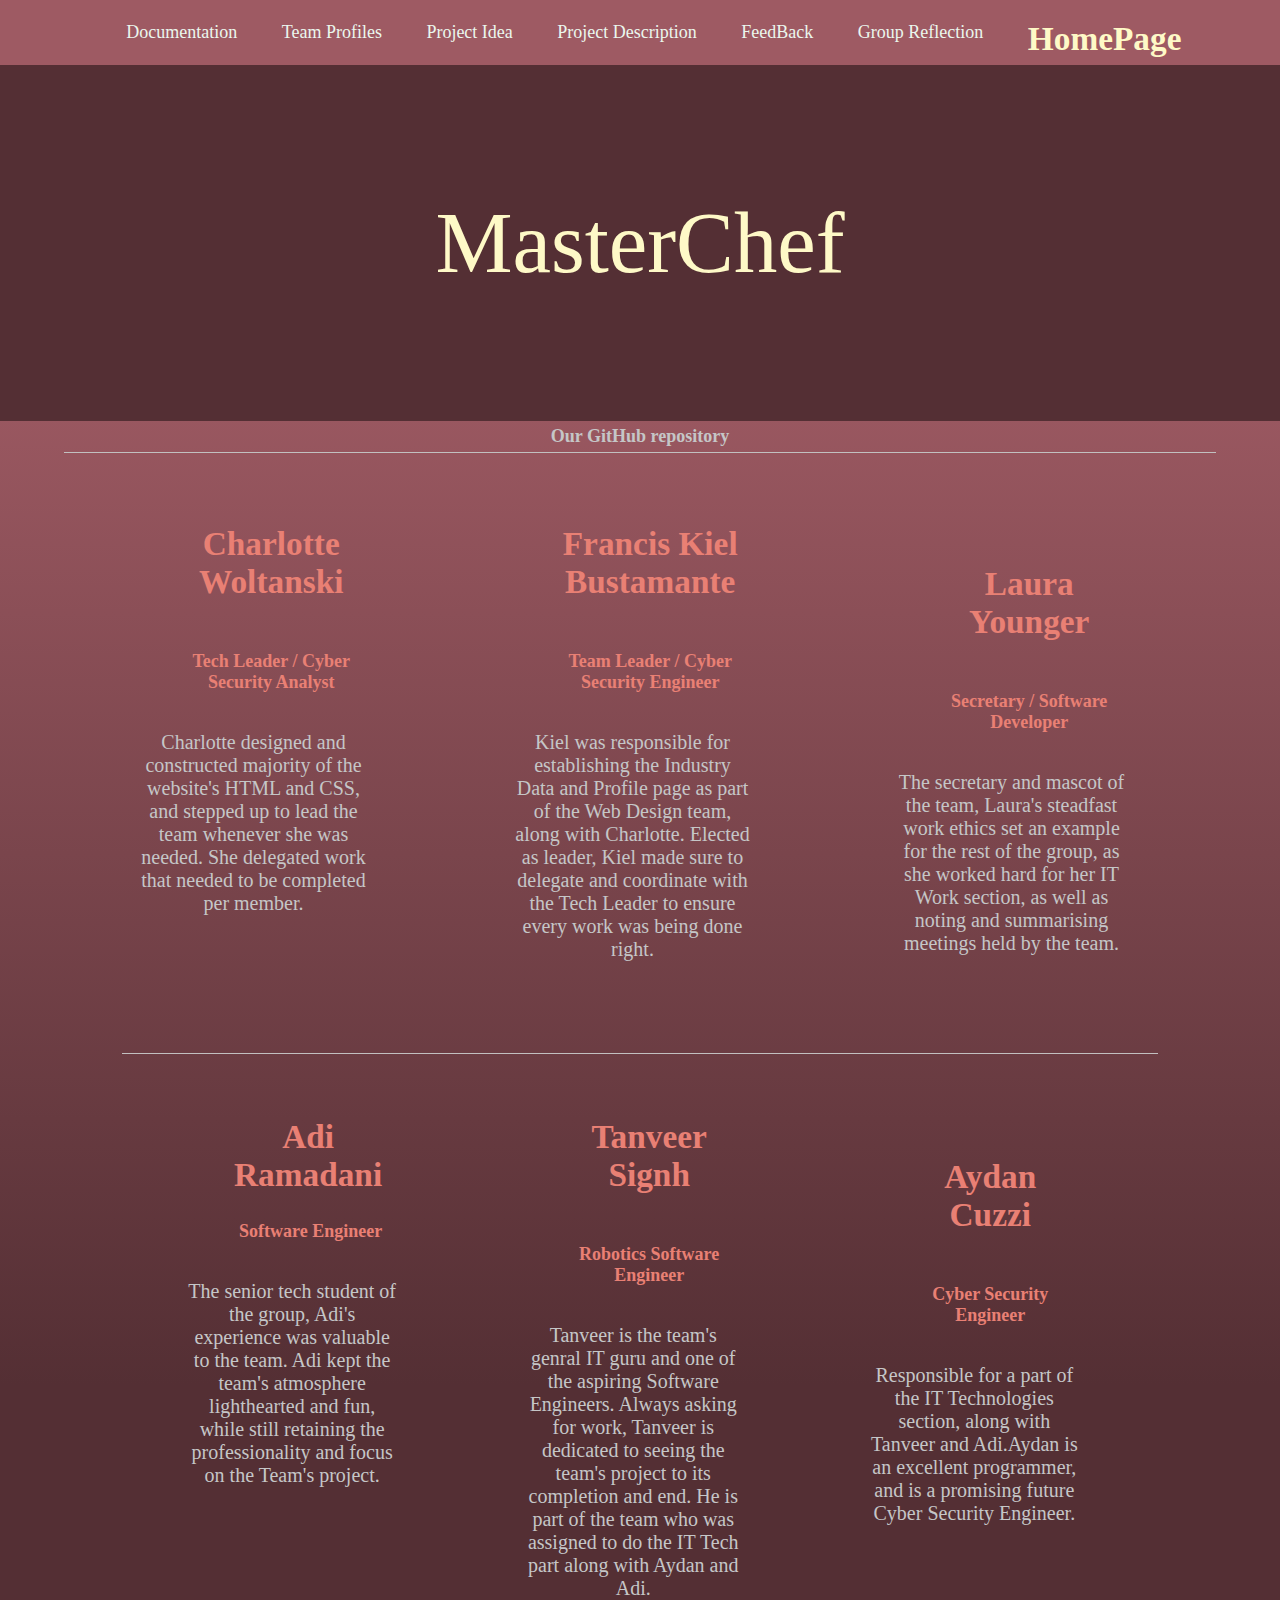
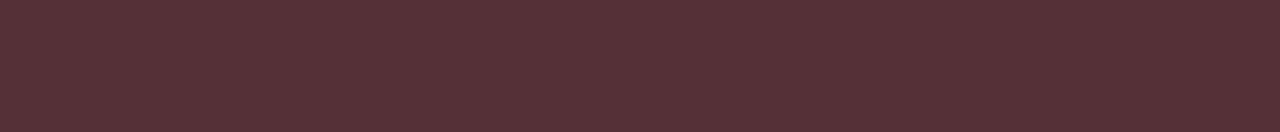
==== commit 9958c1f3: "Add files via upload" ====
--- a/index.html
+++ b/index.html
@@ -8,24 +8,23 @@
 <body>
     <div id="header" class="container">
         <div id="groupname">
-            <h1><a href="index.html">MasterChef</a></h1>
+            <h1><a href="index.html">HomePage</a></h1>
         </div>
-        <div id="menu">
-            <ul>
-                <li><a href="team profiles.html" >Team Profiles</a></li>
-                <li><a href="industry data.html" >Industry Data</a></li>
-                <li><a href="it technologies.html" >IT Technologies</a></li>
-                <li><a href="it work.html">IT Work</a></li>
-                <li><a href="group project.html">Group Project</a></li>
-                <li><a href="feedback.html" >FeedBack</a></li>
-                <li><a href="group reflection.html"> Group Reflection</a></li>
-            </ul>
+       <nav>
+        <ul>
+            <li><a href="Documentation.html">Documentation</a></li>
+            <li><a href="team profiles.html" >Team Profiles</a></li>
+        <li><a href="project idea.html">Project Idea</a></li>
+        <li><a href="project description.html">Project Description</a></li>
+        <li><a href="feedback.html" >FeedBack</a></li>
+        <li><a href="group reflection.html"> Group Reflection</a></li>
+        </ul>
         </div>
-    </div>
+    </nav>
    <div class= "banner"> MasterChef  </div>
    <div>
        
-       <a id='text' href="https://github.com/CharlotteWoltanski/The_IT_World"> <h2> Our GitHUb repository</h2></a>
+       <a id='text' href="https://github.com/CharlotteWoltanski/Our-IT-World"> <h2> Our GitHub repository</h2></a>
       
        <div id="placement" class="container">
         
@@ -75,102 +74,6 @@
                 </div></div>
       </div>
 
-     
-      <div  class= 'container'>
-       <div id='text'><h5>Audio Trail</h5> </div> 
-        <h4><b>Date:</b><i>16/04/2020</i></h4>
-        <h2>Link: Technical error due to connection </h2>
-        <h4>Summary</h4>
-        <h5><b>1st Meeting:</b> Our team read the assignment 1 specifications together and organised everyone to summarise their My Profile assignment and submit it by the next meeting in the Teams app. </h5>
-
-<h4><b>Date:</b><i>18/04/2020</i></h4>
-<h2>Link: https://web.microsoftstream.com/video/bc492dac-4465-4f13-a213-aposkbas1809 </h2>
-<h4>Summary</h4>
-<h5><b>2nd Meeting:</b> Our team read the assignment 1 specifications together and organised everyone to summarise their My Profile assignment and submit it by the next meeting in the Teams app. </h5>
-
-    
-<h4><b>Date:</b><i>21/04/2020</i></h4>
-<h2>Link: https://web.microsoftstream.com/video/fc3d42c7-ea2e-4158-9f1d-6e8486a43628  </h2>
-<h4>Summary</h4>
-<h5><b>3rd Meeting:</b> The 3rd meeting was aiming at evaluating everyone's status with their part of the assignment also assigning any more tasks to people. We also saw a preview of what the assignment website page currently looked like.</h5>
-
-<h4><b>Date:</b><i>27/04/2020</i></h4>
-<h2>Link:https://web.microsoftstream.com/video/80a0a447-010c-4465-9271-d0f32ffb1839 </h2>
-<h4>Summary</h4>
-<h5><b>4th Meeting:</b> During this meeting, we attempted to collect all of everyone's parts of the assignment. We also discussed problems with HTML, such as a problem with the Youtube videos link not working on the HTML website. We also discussed what our group project will be and that we will create a brand-new project. It was organised that we would submit our feedback of other team members to Charlotte on Sunday.</h5>
-
-<h4><b>Date:</b><i>29/04/2020</i></h4>
-<h2>Link: https://web.microsoftstream.com/video/6400f017-38c5-41fc-aec1-2c1f0eedc1dd </h2>
-<h4>Summary</h4>
-<h5><b>5th Meeting:</b> In the 5th meeting, we decided on one of the many colour style options of the website. Whoever missed the deadline for handing in their group assignment were addressed and given a new deadline. HTML and CSS issues were addressed between Charlotte and Kiel, such as problems with workload and ability to copy each other's CSS style.</h5>
-
-<h4><b>Date:</b><i>2/05/2020</i></h4>
-<h2>Link: https://web.microsoftstream.com/video/9507436b-20a1-4a3e-b710-ac05de2e19e9 </h2>
-<h4>Summary</h4>
-<h5><b>6th Meeting:</b> For our last meeting, we discussed the group project idea and last touches on the website such as fixing problems with links. Tanveer suggested a group project idea and then everybody added their own ideas to it. Group Feedback was organized to be due at 12pm on Sunday.</h5>
-
-</div>
-
-
-
-      <div class="container" id="text">
-      <h5>Web Resources</h5> 
-     <h1>Images</h1>
-     <li>CyberSecuirty: https://www.pxfuel.com/en/free-photo-xdvzb</li>
-     <li>Augmented Reality: https://www.pxfuel.com/en/free-photo-ogynr/download</li>
-     <li>Cloud Computing: https://www.pxfuel.com/en/free-photo-ogrtt/download-</li>
-     <li>Cryptocurrency: https://www.pxfuel.com/en/free-photo-jrpuy </li>
-     <li>Red Background: https://www.pxfuel.com/en/free-photo-xnvuc</li>
-     
-     
-     <h1> IT Technolgy </h1>
-<h4>Cyber Security </h4>
-<li>https://www.disruptordaily.com/future-of-cybersecurity/</li>
-    <li>https://www.kaspersky.com.au/resource-center/definitions/what-is-cyber-security</li>
-        <li>https://www.upguard.com/blog/cybersecurity-important</li>
-
-
-<h4>Cloud Computing</h4>
-<li>https://azure.microsoft.com/en-au/overview/what-is-cloud-computing/#benefits </li>
-
-<li>https://houseofit.com.au/cloud-computing-simple-safe-and-state-of-the-art/ </li>
-    
-    <li>https://www.techradar.com/news/the-future-of-cloud-computing-in-2019 </li>
-    
-        <li>https://www.empowerit.com.au/blog/cloud-computing/6-ways-cloud-impacts-everyday-life/ </li>
-    
-            <li>https://www.collabera.com/find-a-job/career-resources/how-will-cloud-computing-affect-it-jobs/ </li>
-
-            <h4>Augmented Reality</h4>
-<li>https://www.avrspot.com/augmented-reality-ar-work/ </li>
-
-<li>https://www.3pillarglobal.com/insights/augmented-reality-introduction-and-its-real-world-uses </li>
-
-<li>https://towardsdatascience.com/augmented-reality-ar-trends-the-past-present-future-predictions-for-2019-8e1148345304 </li>
-
-<li>https://www.theforward.co/virtual-and-augmented-reality-will-impact-work/ </li>
-
-<li>https://medium.com/@amitt/how-augmented-reality-will-put-people-back-to-work-31f8bff10d53 </li>
-
-<h4>Block Cryptocurrency</h4>
-<li>https://www.axel.org/blog/how-cryptocurrency-is-changing-our-lives/?fbclid=IwAR1e37cBCzvIbieidhtQU6Q4KLyxZ6RdAIGPJ3Mj6rD-TnjV3rhxxQuu8pE</li>
-<li>https://www.investopedia.com/articles/forex/091013/future-cryptocurrency.asp</li>
-<li>https://www.investopedia.com/articles/forex/091013/future-cryptocurrency.asp</li>
-
-
-<h1>IT World</h1>
-<li>https://www.youtube.com/watch?v=yuyVElFHjy8 </li>
-<li>https://www.youtube.com/watch?v=RYdmWa-i7Gs </li>
-<li>https://www.youtube.com/watch?v=eQBvBtJd6wE </li>
-<li>https://www.youtube.com/watch?v=3GBNLCWw78o </li>
-<li>https://www.youtube.com/watch?v=8SIpMztZhwg </li>
-<li>https://careerfoundry.com/en/blog/web-development/what-is-a-typical-day-in-the-life-of-a-web-developer/ </li>
-<li>https://www.youtube.com/watch?v=aLccZMTLsmQ </li>
-<li>https://www.youtube.com/watch?v=2LlIcf4UeYs </li>
-<li>https://www.youtube.com/watch?v=WE8O5E1RbMU </li>
-
-
-          
         </div>  
 </body>
 </html>
--- a/index.css
+++ b/index.css
@@ -1,17 +1,17 @@
 
 
+/* Text and body */
 body{
     margin: 0px;
     padding: 0px;
-    background-color: #9E5A63;
+    background-image:linear-gradient( #9E5A63 20%, #542f34 80%);
     font-family: "Times New Roman", Times, serif;
-    font-size: 13.5pt;
+    font-size: 15pt;
     color: #d1d7e0;
 }
 h1{
     margin: 0px;
     padding: 0px;
-    font-family: "Times New Roman", Times, serif;
     font-size: 25pt;
     color: #E98074;
     
@@ -21,30 +21,14 @@
 }
 h2 {
     color: #bdb7b7;
-    font-family: "Times New Roman", Times, serif;
     font-size: 25px;
     margin: 5px;
     text-align: center;
 }
 
-h4{
-    color: #919191;
-    font-family: "Times New Roman", Times, serif;
-    font-size: 30px;
-    margin: 5px;
-    padding: 0px;
-    text-align: center;
-}
-h5 {
-    padding: 5px 55px;
-    font-family: "Times New Roman", Times, serif;
-    font-size: 14pt;
-    text-align: center;
-}
 h6{
     margin: 0px;
     padding-top: 40px;
-    font-family: "Times New Roman", Times, serif;
     font-size: 25pt;
     color: #E98074;
     
@@ -55,39 +39,15 @@
 }
 
 #text  {
-
 }
 #text p {
     padding: 5px 55px;
-    font-family: "Times New Roman", Times, serif;
-    font-size: 14pt;
-   
-}
-    
-
-}
-#text h3{
-    margin: 2px;
-    padding: 0px;
-    font-family: "Times New Roman", Times, serif;
-    font-size: 20pt;
-    color: #E98074;
-    position: relative;
-    padding-top: 30px;
-    border-top: 1px solid #C2C0C0 ;
-}
-#text h4{
-    color: #d5cece;
-    font-family: "Times New Roman", Times, serif;
-    font-size: 25px;
-    margin: 5px;
-    padding: 0px;
-    text-align: left;
-}
+    font-size: 14pt;  
+}
+    
 #text h2{
     
     text-align: center;
-    font-family: "Times New Roman", Times, serif;
     font-size: 18px;
     color: #C5c6c7;
     text-decoration: none;
@@ -96,21 +56,16 @@
     
         margin: 2px;
         padding: 0px;
-        font-family: "Times New Roman", Times, serif;
         font-size: 25pt;
         color: #fef9c7;
         position: relative;
         padding-top: 30px;
-        text-align: left;
-        
-        
-   
+        text-align: left; 
 }
 
 #text h5{
     margin: 2px;
     padding: 0px;
-    font-family: "Times New Roman", Times, serif;
     font-size: 25pt;
     color: #fef9c7;
     position: relative;
@@ -124,7 +79,10 @@
 
 
 
-
+/* Containers */
+#header{
+    position: relative;
+}
 
 .border{
       overflow: hidden;
@@ -134,8 +92,6 @@
       border-bottom: 1px solid #C2C0C0 ;
 }
 
-
-
 .container{
     overflow: hidden;
     margin: 0em auto;
@@ -143,24 +99,6 @@
 }
 
 
-#header{
-    font-family: "Times New Roman", Times, serif;
-    position: relative;
-    padding: 50px 25px;
-}
-
-
-#groupname{
-    position: absolute;
-    top: 20px;
-    left: 0;
-    
-}
-
-#groupname a{
-    text-decoration: none;
-    color: #fef9c7;
-}
 
 .banner {
     background-color: #542f34;
@@ -173,63 +111,105 @@
         text-align: center; 
 }
 
-
-/* For the navigation bar, i used https://templated.co/saleable, 
-to get the bar to sit on the top right hand side. I have changed the code to suit our wesbite.
-I also liked the postioning of the title so i kept that */
-ul {
-    padding: 0;
-    list-style: none;
-    margin-top: 0;
-    
-}
+/* Group name */
+#groupname{
+    position: absolute;
+    top: 20px;
+    right: 0;
+    padding-right: 5%;
+    
+}
+
+#groupname a{
+    text-decoration: none;
+    color: #fef9c7;
+}
+
+
+
+
+/* image */
+image {
+    display: inline-block;
+    border: 1px solid #C2C0C0 ;
+}
+.image-size
+    {
+         width: 120%;
+        margin: 0 0 5px 0;
+    }
+
+
+/* Resposnsive navigation bar */
+@media only screen and (max-width:1150px){
+    ul {
+        flex-direction: column;
+        padding-top: 60px;
+    }
+    li, a{
+     margin: 0;
+     color: #ebf7ee ;
+     display: block;
+    }
+    a:hover{
+        text-decoration: underline;
+    }
+  
+    #groupname {
+        padding-right: 40%;
+    }
+    }
+    
+    
+    /* Nav bar */
+    ul {
+        margin: 0;
+        padding: 10;;
+        display: flex;
+     
+    }
+
+    
+    li{
+        list-style-type: none;
+        margin: 2%;
+        font-size: 18px;
+        right: 0cm;
+        
+    }
+    a {
+        text-decoration: none; 
+        right: 0;
+        color: #ebf7ee ;
+    
+    }
+    a:hover{
+        text-decoration: underline;
+    }
+    nav {
+        overflow: hidden;
+        margin: 0em auto;
+        width: 100%;
+        background-color: #9E5A63;
+    }
+
 
 #menu{
     position: absolute;
     top: 30px;
     right: 0;
 }
-
-#menu ul{
-    display: inline-block;
-}
-
-#menu li{
-    display: block;
-    float: left;
-    text-align: center;
-    
-}
-
-#menu li a, #menu li span{
-    padding: 10px 25px;
-    text-decoration: none;
-    font-weight: 400;
-    color: #ebf7ee ;
-}
-
-#menu li:hover a, #menu li.active a, #menu li.active span
-{
-}
-image {
-    display: inline-block;
-    border: 1px solid #C2C0C0 ;
-}
-.image-size
-    {
-         width: 120%;
-        margin: 0 0 5px 0;
-    }
-#menu a:hover{
-    text-decoration: underline;
-}
-/* Till here */ 
-
-/* I refernced https://all-free-download.com/free-website-templates/download/amaryllis_2554.html 
-for the four coloums, i used it find out how to add a fourth column. */
+@media screen and (min-width: 1150px) {
+    #menu  {
+      float: none;
+      display: block;
+      text-align: left;
+    }
+
+/* I refernced https://all-free-download.com/free-website-templates/download/amaryllis_2554.html */
+
 #placement
 {
-   
     overflow: hidden;
     font-family: "Times New Roman", Times, serif;
     border-top: 1px solid #C2C0C0 ;
@@ -258,7 +238,4 @@
     float: left;
     margin: 6.2%;
     width: 20.5%;
-}
-
-
-
+}